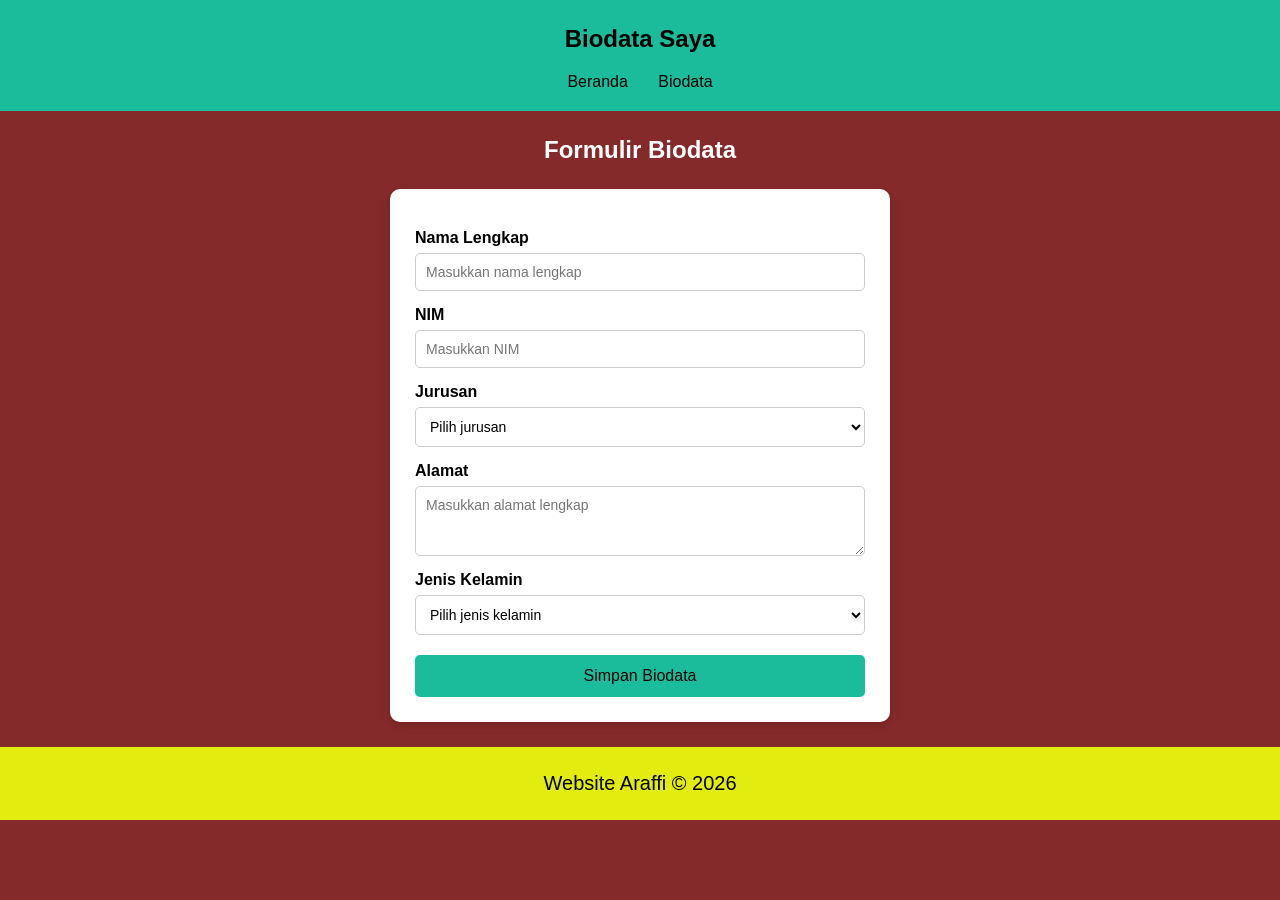
==== biodata.html @ f96d2215 "Upload file website perkenalan diri." ====
<!DOCTYPE html>
<html lang="id">
<head>
    <meta charset="UTF-8">
    <meta name="viewport" content="width=device-width, initial-scale=1.0">
    <title>Biodata Araffi</title>
    <link rel="stylesheet" href="style.css">
</head>
<body>

    <!-- Header -->
    <header id="header-biodata">
        <h2 class="judul">Biodata Saya</h2>
        <nav>
            <a href="index.html" class="link-menu">Beranda</a>
            <a href="biodata.html" class="link-menu">Biodata</a>
        </nav>
    </header>

    <!-- Formulir Biodata -->
    <main id="konten-biodata">
        <h2 class="subjudul">Formulir Biodata</h2>

        <form id="form-biodata" class="form-container">

            <label for="nama">Nama Lengkap</label>
            <input type="text" id="nama" name="nama"
                   class="input-form"
                   placeholder="Masukkan nama lengkap" required>

            <label for="nim">NIM</label>
            <input type="text" id="nim" name="nim"
                   class="input-form"
                   placeholder="Masukkan NIM" required>

            <label for="jurusan">Jurusan</label>
            <select id="jurusan" name="jurusan"
                    class="input-form" required>
                <option value="">Pilih jurusan</option>
                <option value="Informatika">Informatika</option>
                <option value="Sistem Informasi">Sistem Informasi</option>
                <option value="Manajemen">Manajemen</option>
                <option value="Akuntansi">Akuntansi</option>
                <option value="Lainnya">Lainnya</option>
            </select>

            <!-- Alamat menggantikan Email -->
            <label for="alamat">Alamat</label>
            <textarea id="alamat" name="alamat"
                      class="input-form" rows="3"
                      placeholder="Masukkan alamat lengkap"
                      required></textarea>

            <label for="jenis-kelamin">Jenis Kelamin</label>
            <select id="jenis-kelamin" name="jenis-kelamin"
                    class="input-form" required>
                <option value="">Pilih jenis kelamin</option>
                <option value="Laki-laki">Laki-laki</option>
                <option value="Perempuan">Perempuan</option>
            </select>

            <button type="submit" id="tombol-simpan">
                Simpan Biodata
            </button>

        </form>
    </main>

    <!-- Footer -->
    <footer id="footer-biodata">
        <p class="teks-footer">Website Araffi © 2026</p>
    </footer>

    <!-- Notifikasi -->
    <script>
        document.getElementById("form-biodata")
            .addEventListener("submit", function(event) {
                event.preventDefault();
                alert("Biodata berhasil diisi!");
            });
    </script>

</body>
</html>
---- style.css ----
/* =========================
   PENGATURAN HALAMAN
========================= */
html {
    box-sizing: border-box;
}

*, *::before, *::after {
    box-sizing: inherit;
}

body {
    background: rgb(133, 42, 42);
    margin: 0;
    font-family: 'Open Sans', Arial, sans-serif;
    color: black;
}

hr {
    border: 0;
    background: #dedede;
    height: 1px;
}

/* =========================
   HEADER
========================= */
header {
    width: 100%;
    padding: 15px;
    text-align: center;
    background: #1abc9c;
    color: black;
}

header h2 {
    margin: 10px 0;
}

/* =========================
   MENU NAVIGASI
========================= */
nav {
    margin-top: 15px;
}

.link-menu {
    display: inline-block;
    color: black;
    text-decoration: none;
    margin: 0 8px;
    padding: 5px;
}

.link-menu:hover {
    text-decoration: underline;
}

/* =========================
   HALAMAN BERANDA
========================= */
#konten-utama {
    min-height: 550px;
    padding: 30px 20px;
}

.perkenalan {
    max-width: 700px;
    margin: 30px auto;
    padding: 25px;
    background: white;
    border-radius: 10px;
    line-height: 1.8;
}

.perkenalan h2 {
    text-align: center;
}

.perkenalan p {
    text-align: justify;
}

/* =========================
   HALAMAN BIODATA
========================= */
#konten-biodata {
    min-height: 550px;
    padding: 25px 20px;
}

.subjudul {
    text-align: center;
    color: white;
    margin: 0 0 25px;
}

/* Kotak formulir */
.form-container {
    width: 100%;
    max-width: 500px;
    margin: 0 auto;
    padding: 25px;
    background: white;
    border-radius: 10px;
    box-shadow: 0 3px 10px rgba(0, 0, 0, 0.15);
}

/* Label formulir */
.form-container label {
    display: block;
    margin-top: 15px;
    margin-bottom: 6px;
    font-weight: bold;
}

/* Input, pilihan, dan textarea */
.form-container .input-form {
    display: block;
    width: 100%;
    padding: 10px;
    margin-bottom: 10px;
    border: 1px solid #ccc;
    border-radius: 5px;
    font-family: Arial, sans-serif;
    font-size: 14px;
    background: white;
}

.form-container .input-form:focus {
    outline: 2px solid #1abc9c;
    border-color: #1abc9c;
}

/* Tombol simpan */
#tombol-simpan {
    display: block;
    width: 100%;
    padding: 12px;
    margin-top: 20px;
    background: #1abc9c;
    color: black;
    border: none;
    border-radius: 5px;
    font-size: 16px;
    cursor: pointer;
}

#tombol-simpan:hover {
    background: #16a085;
    color: white;
}

/* =========================
   FOOTER
========================= */
footer,
#footer-biodata {
    position: static;
    width: 100%;
    padding: 15px;
    background: rgb(226, 236, 14);
    color: black;
    text-align: center;
    font-size: 20px;
}

footer h1,
footer p {
    margin: 10px 0;
}

/* =========================
   TAMPILAN HP
========================= */
@media (max-width: 600px) {
    header {
        padding: 10px;
    }

    #konten-utama,
    #konten-biodata {
        padding: 20px 10px;
    }

    .perkenalan {
        padding: 18px;
        margin: 15px auto;
    }

    .form-container {
        padding: 15px;
    }

    footer,
    #footer-biodata {
        font-size: 16px;
    }
}
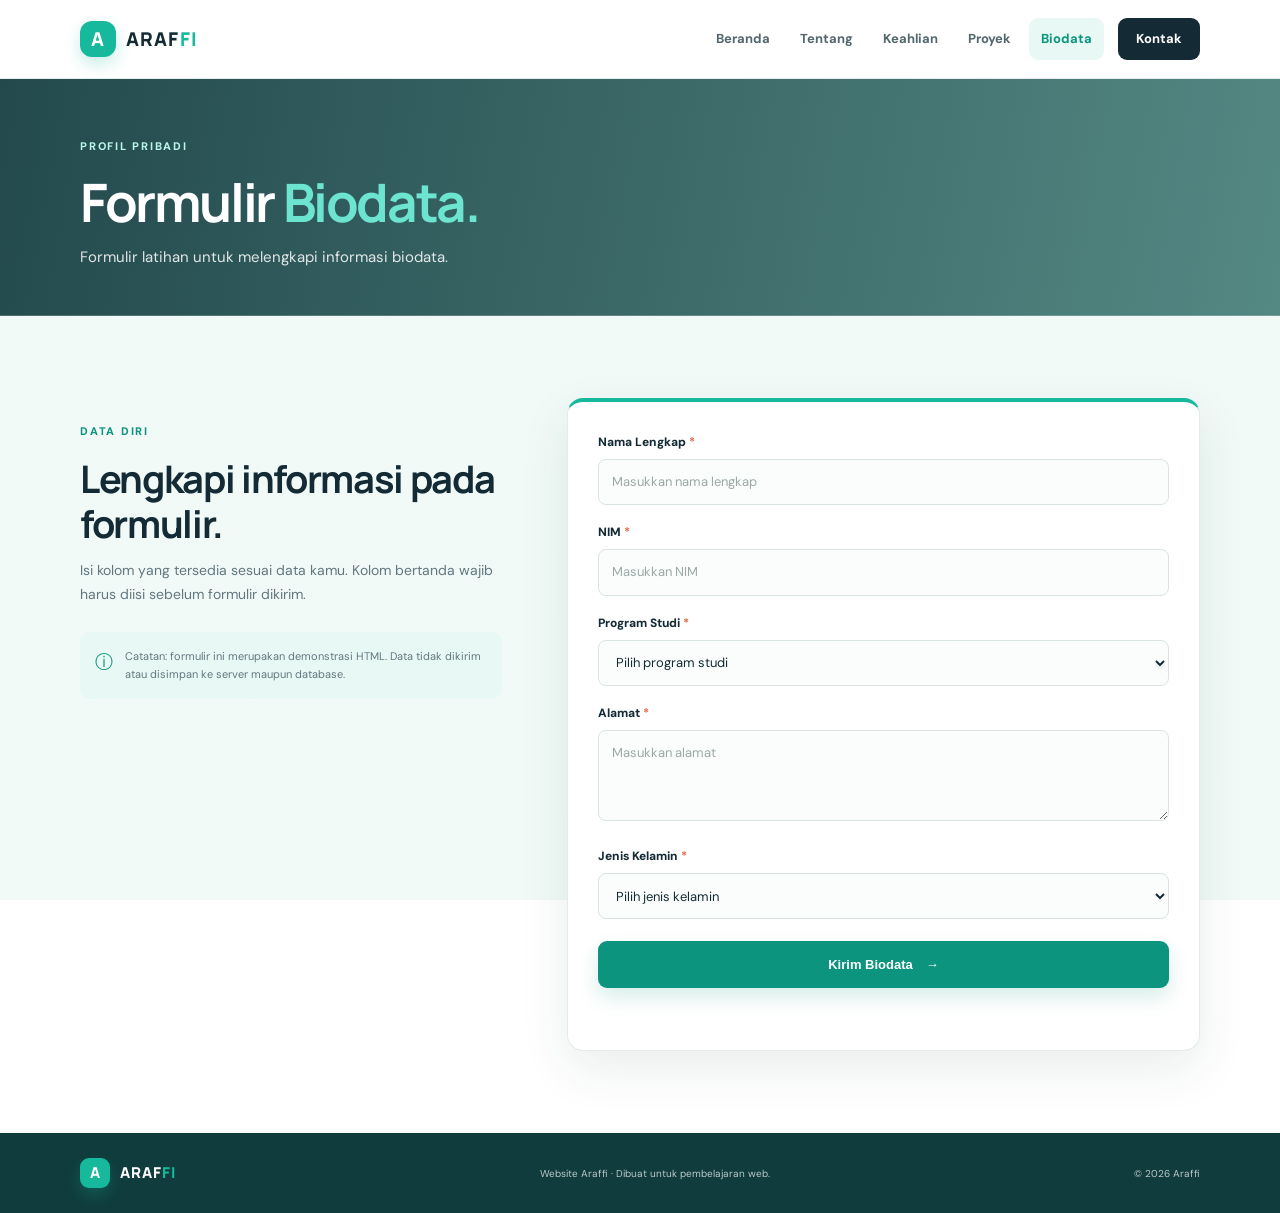
==== commit 576eb3c1: "Add files via upload" ====
--- a/biodata.html
+++ b/biodata.html
@@ -1,85 +1,20 @@
-
-<!DOCTYPE html>
-<html lang="id">
-<head>
-    <meta charset="UTF-8">
-    <meta name="viewport" content="width=device-width, initial-scale=1.0">
-    <title>Biodata Araffi</title>
-    <link rel="stylesheet" href="style.css">
-</head>
-<body>
-
-    <!-- Header -->
-    <header id="header-biodata">
-        <h2 class="judul">Biodata Saya</h2>
-        <nav>
-            <a href="index.html" class="link-menu">Beranda</a>
-            <a href="biodata.html" class="link-menu">Biodata</a>
-        </nav>
-    </header>
-
-    <!-- Formulir Biodata -->
-    <main id="konten-biodata">
-        <h2 class="subjudul">Formulir Biodata</h2>
-
-        <form id="form-biodata" class="form-container">
-
-            <label for="nama">Nama Lengkap</label>
-            <input type="text" id="nama" name="nama"
-                   class="input-form"
-                   placeholder="Masukkan nama lengkap" required>
-
-            <label for="nim">NIM</label>
-            <input type="text" id="nim" name="nim"
-                   class="input-form"
-                   placeholder="Masukkan NIM" required>
-
-            <label for="jurusan">Jurusan</label>
-            <select id="jurusan" name="jurusan"
-                    class="input-form" required>
-                <option value="">Pilih jurusan</option>
-                <option value="Informatika">Informatika</option>
-                <option value="Sistem Informasi">Sistem Informasi</option>
-                <option value="Manajemen">Manajemen</option>
-                <option value="Akuntansi">Akuntansi</option>
-                <option value="Lainnya">Lainnya</option>
-            </select>
-
-            <!-- Alamat menggantikan Email -->
-            <label for="alamat">Alamat</label>
-            <textarea id="alamat" name="alamat"
-                      class="input-form" rows="3"
-                      placeholder="Masukkan alamat lengkap"
-                      required></textarea>
-
-            <label for="jenis-kelamin">Jenis Kelamin</label>
-            <select id="jenis-kelamin" name="jenis-kelamin"
-                    class="input-form" required>
-                <option value="">Pilih jenis kelamin</option>
-                <option value="Laki-laki">Laki-laki</option>
-                <option value="Perempuan">Perempuan</option>
-            </select>
-
-            <button type="submit" id="tombol-simpan">
-                Simpan Biodata
-            </button>
-
-        </form>
-    </main>
-
-    <!-- Footer -->
-    <footer id="footer-biodata">
-        <p class="teks-footer">Website Araffi © 2026</p>
-    </footer>
-
-    <!-- Notifikasi -->
-    <script>
-        document.getElementById("form-biodata")
-            .addEventListener("submit", function(event) {
-                event.preventDefault();
-                alert("Biodata berhasil diisi!");
-            });
-    </script>
-
-</body>
-</html>
+<!DOCTYPE html>
+<html lang="id">
+<head><meta charset="UTF-8"><meta name="viewport" content="width=device-width, initial-scale=1.0"><meta name="description" content="Formulir biodata Website Araffi."><title>Biodata | Website Araffi</title><link rel="stylesheet" href="style.css"><script src="script.js" defer></script></head>
+<body>
+<header class="site-header"><div class="container nav-wrap"><a class="brand" href="index.html"><span class="brand-mark">A</span><span>ARAF<span class="accent">FI</span></span></a><button class="menu-toggle" type="button" aria-label="Buka menu" aria-expanded="false">☰</button><nav class="main-nav" aria-label="Navigasi utama"><a href="index.html">Beranda</a><a href="about.html">Tentang</a><a href="skills.html">Keahlian</a><a href="projects.html">Proyek</a><a class="active" href="biodata.html">Biodata</a><a class="nav-cta" href="contact.html">Kontak</a></nav></div></header>
+<main>
+  <section class="page-hero compact-hero"><div class="container"><span class="eyebrow">PROFIL PRIBADI</span><h1>Formulir <span class="accent">Biodata.</span></h1><p>Formulir latihan untuk melengkapi informasi biodata.</p></div></section>
+  <section class="section form-section"><div class="container form-layout"><div class="form-aside"><span class="eyebrow">DATA DIRI</span><h2>Lengkapi informasi pada formulir.</h2><p>Isi kolom yang tersedia sesuai data kamu. Kolom bertanda wajib harus diisi sebelum formulir dikirim.</p><div class="form-tip"><span>ⓘ</span><p>Catatan: formulir ini merupakan demonstrasi HTML. Data tidak dikirim atau disimpan ke server maupun database.</p></div></div>
+    <form id="form-biodata" class="form-container demo-form">
+      <div class="form-field"><label for="nama">Nama Lengkap <span>*</span></label><input type="text" id="nama" name="nama" class="input-form" placeholder="Masukkan nama lengkap" autocomplete="name" required></div>
+      <div class="form-field"><label for="nim">NIM <span>*</span></label><input type="text" id="nim" name="nim" class="input-form" placeholder="Masukkan NIM" required></div>
+      <div class="form-field"><label for="jurusan">Program Studi <span>*</span></label><select id="jurusan" name="jurusan" class="input-form" required><option value="">Pilih program studi</option><option value="Informatika">Informatika</option><option value="Sistem Informasi">Sistem Informasi</option><option value="Manajemen">Manajemen</option><option value="Akuntansi">Akuntansi</option><option value="Lainnya">Lainnya</option></select></div>
+      <div class="form-field"><label for="alamat">Alamat <span>*</span></label><textarea id="alamat" name="alamat" class="input-form" rows="3" placeholder="Masukkan alamat" autocomplete="street-address" required></textarea></div>
+      <div class="form-field"><label for="jenis-kelamin">Jenis Kelamin <span>*</span></label><select id="jenis-kelamin" name="jenis-kelamin" class="input-form" required><option value="">Pilih jenis kelamin</option><option value="Laki-laki">Laki-laki</option><option value="Perempuan">Perempuan</option></select></div>
+      <button type="submit" class="btn btn-primary form-submit">Kirim Biodata <span>→</span></button><p class="form-message" id="biodata-message" role="status" aria-live="polite"></p>
+    </form>
+  </div></section>
+</main>
+<footer class="site-footer"><div class="container footer-inner"><a class="brand footer-brand" href="index.html"><span class="brand-mark">A</span><span>ARAF<span class="accent">FI</span></span></a><p>Website Araffi · Dibuat untuk pembelajaran web.</p><span>© 2026 Araffi</span></div></footer>
+</body></html>
--- a/style.css
+++ b/style.css
@@ -1,200 +1,222 @@
-
-/* =========================
-   PENGATURAN HALAMAN
-========================= */
-html {
-    box-sizing: border-box;
-}
-
-*, *::before, *::after {
-    box-sizing: inherit;
-}
-
-body {
-    background: rgb(133, 42, 42);
-    margin: 0;
-    font-family: 'Open Sans', Arial, sans-serif;
-    color: black;
-}
-
-hr {
-    border: 0;
-    background: #dedede;
-    height: 1px;
-}
-
-/* =========================
-   HEADER
-========================= */
-header {
-    width: 100%;
-    padding: 15px;
-    text-align: center;
-    background: #1abc9c;
-    color: black;
-}
-
-header h2 {
-    margin: 10px 0;
-}
-
-/* =========================
-   MENU NAVIGASI
-========================= */
-nav {
-    margin-top: 15px;
-}
-
-.link-menu {
-    display: inline-block;
-    color: black;
-    text-decoration: none;
-    margin: 0 8px;
-    padding: 5px;
-}
-
-.link-menu:hover {
-    text-decoration: underline;
-}
-
-/* =========================
-   HALAMAN BERANDA
-========================= */
-#konten-utama {
-    min-height: 550px;
-    padding: 30px 20px;
-}
-
-.perkenalan {
-    max-width: 700px;
-    margin: 30px auto;
-    padding: 25px;
-    background: white;
-    border-radius: 10px;
-    line-height: 1.8;
-}
-
-.perkenalan h2 {
-    text-align: center;
-}
-
-.perkenalan p {
-    text-align: justify;
-}
-
-/* =========================
-   HALAMAN BIODATA
-========================= */
-#konten-biodata {
-    min-height: 550px;
-    padding: 25px 20px;
-}
-
-.subjudul {
-    text-align: center;
-    color: white;
-    margin: 0 0 25px;
-}
-
-/* Kotak formulir */
-.form-container {
-    width: 100%;
-    max-width: 500px;
-    margin: 0 auto;
-    padding: 25px;
-    background: white;
-    border-radius: 10px;
-    box-shadow: 0 3px 10px rgba(0, 0, 0, 0.15);
-}
-
-/* Label formulir */
-.form-container label {
-    display: block;
-    margin-top: 15px;
-    margin-bottom: 6px;
-    font-weight: bold;
-}
-
-/* Input, pilihan, dan textarea */
-.form-container .input-form {
-    display: block;
-    width: 100%;
-    padding: 10px;
-    margin-bottom: 10px;
-    border: 1px solid #ccc;
-    border-radius: 5px;
-    font-family: Arial, sans-serif;
-    font-size: 14px;
-    background: white;
-}
-
-.form-container .input-form:focus {
-    outline: 2px solid #1abc9c;
-    border-color: #1abc9c;
-}
-
-/* Tombol simpan */
-#tombol-simpan {
-    display: block;
-    width: 100%;
-    padding: 12px;
-    margin-top: 20px;
-    background: #1abc9c;
-    color: black;
-    border: none;
-    border-radius: 5px;
-    font-size: 16px;
-    cursor: pointer;
-}
-
-#tombol-simpan:hover {
-    background: #16a085;
-    color: white;
-}
-
-/* =========================
-   FOOTER
-========================= */
-footer,
-#footer-biodata {
-    position: static;
-    width: 100%;
-    padding: 15px;
-    background: rgb(226, 236, 14);
-    color: black;
-    text-align: center;
-    font-size: 20px;
-}
-
-footer h1,
-footer p {
-    margin: 10px 0;
-}
-
-/* =========================
-   TAMPILAN HP
-========================= */
-@media (max-width: 600px) {
-    header {
-        padding: 10px;
-    }
-
-    #konten-utama,
-    #konten-biodata {
-        padding: 20px 10px;
-    }
-
-    .perkenalan {
-        padding: 18px;
-        margin: 15px auto;
-    }
-
-    .form-container {
-        padding: 15px;
-    }
-
-    footer,
-    #footer-biodata {
-        font-size: 16px;
-    }
-}
+@import url('https://fonts.googleapis.com/css2?family=DM+Sans:wght@400;500;600;700&family=Manrope:wght@400;500;600;700;800&display=swap');
+
+:root {
+  --ink: #142b35;
+  --muted: #637780;
+  --teal: #17b99d;
+  --teal-dark: #0c947e;
+  --teal-soft: #e8f8f4;
+  --orange: #ff8b54;
+  --paper: #ffffff;
+  --soft: #f4f8f7;
+  --line: #e2ece9;
+  --shadow: 0 18px 50px rgba(18, 55, 58, .09);
+}
+
+* { box-sizing: border-box; }
+html { scroll-behavior: smooth; }
+body { margin: 0; color: var(--ink); background: var(--paper); font-family: 'DM Sans', Arial, sans-serif; line-height: 1.7; }
+a { color: inherit; }
+.container { width: min(1120px, calc(100% - 48px)); margin: 0 auto; }
+.accent { color: var(--teal); }
+
+.site-header { position: sticky; top: 0; z-index: 20; background: rgba(255,255,255,.94); border-bottom: 1px solid rgba(226,236,233,.9); backdrop-filter: blur(14px); }
+.nav-wrap { min-height: 78px; display: flex; align-items: center; justify-content: space-between; gap: 24px; }
+.brand { display: inline-flex; align-items: center; gap: 10px; text-decoration: none; font-family: Manrope, sans-serif; font-size: 19px; font-weight: 800; letter-spacing: .06em; }
+.brand-mark { width: 36px; height: 36px; display: grid; place-items: center; border-radius: 12px; color: #fff; background: var(--teal); font-size: 19px; box-shadow: 0 7px 16px rgba(23,185,157,.24); }
+.main-nav { display: flex; align-items: center; gap: 6px; }
+.main-nav a { padding: 10px 12px; color: #52666d; font-size: 13px; font-weight: 700; text-decoration: none; border-radius: 9px; transition: .2s ease; }
+.main-nav a:hover, .main-nav a.active { color: var(--teal-dark); background: var(--teal-soft); }
+.main-nav a.nav-cta { margin-left: 8px; padding: 10px 18px; color: #fff; background: var(--ink); }
+.main-nav a.nav-cta:hover, .main-nav a.active-cta { color: #fff; background: var(--teal-dark); }
+.menu-toggle { display: none; border: 1px solid var(--line); background: #fff; color: var(--ink); border-radius: 9px; padding: 8px 12px; font-size: 20px; cursor: pointer; }
+
+.hero { position: relative; overflow: hidden; padding: 88px 0 92px; background: radial-gradient(circle at 85% 15%, rgba(23,185,157,.13), transparent 28%), linear-gradient(120deg, #f5fbf9 0%, #fff 60%, #effaf7 100%); }
+.hero::after { content: ''; position: absolute; width: 420px; height: 420px; right: -220px; bottom: -280px; border: 1px solid rgba(23,185,157,.18); border-radius: 50%; box-shadow: 0 0 0 38px rgba(23,185,157,.035), 0 0 0 78px rgba(23,185,157,.025); }
+.hero-grid { display: grid; grid-template-columns: 1.12fr .88fr; align-items: center; gap: 60px; position: relative; z-index: 1; }
+.eyebrow { display: inline-flex; align-items: center; gap: 9px; color: var(--teal-dark); font-size: 11px; font-weight: 800; letter-spacing: .16em; }
+.status-dot { width: 8px; height: 8px; border-radius: 50%; background: var(--orange); box-shadow: 0 0 0 5px rgba(255,139,84,.13); }
+h1, h2, h3, p { margin-top: 0; }
+h1, h2, h3 { font-family: Manrope, 'DM Sans', sans-serif; }
+.hero h1 { max-width: 680px; margin: 20px 0 18px; font-size: clamp(38px, 5vw, 60px); line-height: 1.13; letter-spacing: -.045em; }
+.hero-lead { max-width: 620px; margin-bottom: 28px; color: var(--muted); font-size: 16px; line-height: 1.85; }
+.hero-actions { display: flex; flex-wrap: wrap; gap: 12px; }
+.btn { min-height: 47px; display: inline-flex; align-items: center; justify-content: center; gap: 13px; padding: 0 20px; border: 1px solid transparent; border-radius: 9px; font-size: 13px; font-weight: 700; text-decoration: none; transition: .2s ease; cursor: pointer; }
+.btn:hover { transform: translateY(-2px); }
+.btn-primary { color: #fff; background: var(--teal-dark); box-shadow: 0 9px 20px rgba(12,148,126,.17); }
+.btn-primary:hover { background: #087c6a; }
+.btn-outline { color: var(--ink); border-color: #cbdad6; background: rgba(255,255,255,.7); }
+.btn-dark { color: #fff; background: var(--ink); }
+.btn-light { color: var(--ink); background: #fff; }
+.hero-note { display: flex; align-items: center; gap: 10px; margin-top: 35px; color: #829197; font-size: 12px; }
+.note-line { width: 27px; height: 2px; background: var(--orange); }
+.hero-art { min-height: 390px; display: grid; place-items: center; position: relative; }
+.orbit { position: absolute; border: 1px solid rgba(23,185,157,.25); border-radius: 50%; }
+.orbit-one { width: 370px; height: 370px; }
+.orbit-two { width: 300px; height: 300px; border-style: dashed; }
+.profile-card { position: relative; z-index: 1; width: min(310px, 85%); padding: 22px 25px 28px; border: 1px solid rgba(255,255,255,.85); border-radius: 20px; background: rgba(255,255,255,.91); box-shadow: 0 24px 65px rgba(25,75,72,.16); text-align: center; transform: rotate(2deg); }
+.profile-top { display: flex; align-items: center; gap: 5px; padding-bottom: 17px; border-bottom: 1px solid var(--line); text-align: left; }
+.profile-dot { width: 6px; height: 6px; border-radius: 50%; background: #d5e2df; }
+.profile-label { margin-left: auto; color: #9aa9a8; font-size: 8px; font-weight: 800; letter-spacing: .16em; }
+.avatar-large { width: 104px; height: 104px; display: grid; place-items: center; margin: 24px auto 16px; border-radius: 32px; color: #fff; background: linear-gradient(145deg, var(--teal), #087c6a); font-family: Manrope, sans-serif; font-size: 55px; font-weight: 800; box-shadow: 0 12px 24px rgba(23,185,157,.25); }
+.profile-kicker { margin-bottom: 2px; color: #91a09f; font-size: 9px; font-weight: 800; letter-spacing: .18em; }
+.profile-card h2 { margin-bottom: 2px; font-size: 20px; }
+.profile-role { margin-bottom: 17px; color: var(--muted); font-size: 12px; }
+.profile-tags, .tag-list { display: flex; flex-wrap: wrap; gap: 7px; }
+.profile-tags { justify-content: center; }
+.profile-tags span, .tag-list span { padding: 5px 10px; border-radius: 20px; color: var(--teal-dark); background: var(--teal-soft); font-size: 10px; font-weight: 700; }
+.floating-chip { position: absolute; z-index: 2; padding: 10px 14px; border: 1px solid var(--line); border-radius: 10px; background: #fff; box-shadow: var(--shadow); color: var(--ink); font-size: 11px; font-weight: 800; }
+.chip-top { top: 43px; right: 8px; transform: rotate(5deg); }
+.chip-bottom { bottom: 40px; left: 4px; transform: rotate(-5deg); }
+
+.section { padding: 82px 0; }
+.section-heading { max-width: 650px; margin: 0 auto 38px; text-align: center; }
+.section-heading h2, .journey-grid h2, .about-copy h2, .form-aside h2 { margin: 13px 0 12px; font-size: clamp(27px, 3.4vw, 38px); line-height: 1.2; letter-spacing: -.035em; }
+.section-heading p, .muted { color: var(--muted); }
+.feature-grid { display: grid; grid-template-columns: repeat(3, 1fr); gap: 18px; }
+.feature-card { padding: 26px; border: 1px solid var(--line); border-radius: 15px; background: #fff; transition: .2s ease; }
+.feature-card:hover, .skill-card:hover, .contact-card:hover { transform: translateY(-4px); box-shadow: var(--shadow); }
+.feature-icon { width: 42px; height: 42px; display: grid; place-items: center; margin-bottom: 22px; border-radius: 12px; color: var(--teal-dark); background: var(--teal-soft); font-family: Manrope, sans-serif; font-size: 14px; font-weight: 800; }
+.feature-card h3 { margin-bottom: 9px; font-size: 18px; }
+.feature-card p { min-height: 75px; margin-bottom: 16px; color: var(--muted); font-size: 13px; }
+.text-link { display: inline-flex; align-items: center; gap: 9px; color: var(--teal-dark); font-size: 12px; font-weight: 800; text-decoration: none; }
+.text-link:hover { color: var(--ink); }
+.soft-section { background: var(--soft); }
+.journey-grid { display: grid; grid-template-columns: .9fr 1.1fr; align-items: center; gap: 75px; }
+.journey-grid .btn { margin-top: 14px; }
+.journey-list { padding: 8px 0; }
+.journey-item { display: flex; gap: 18px; padding: 19px 0; border-bottom: 1px solid var(--line); }
+.journey-item:last-child { border-bottom: 0; }
+.journey-number { flex: 0 0 39px; width: 39px; height: 39px; display: grid; place-items: center; border-radius: 12px; color: var(--teal-dark); background: #fff; font-size: 12px; font-weight: 800; }
+.journey-item h3 { margin: 0 0 3px; font-size: 15px; }
+.journey-item p { margin: 0; color: var(--muted); font-size: 13px; }
+.cta-band { padding: 43px 0; color: #fff; background: linear-gradient(110deg, #0b7669, #12a88e); }
+.cta-content { display: flex; align-items: center; justify-content: space-between; gap: 30px; }
+.cta-band .eyebrow { color: #b8eee2; }
+.cta-band h2 { margin: 8px 0 4px; font-size: 26px; }
+.cta-band p { margin: 0; color: #d5f4ed; font-size: 13px; }
+
+.page-hero { padding: 70px 0 64px; background: radial-gradient(circle at 90% 20%, rgba(23,185,157,.13), transparent 26%), var(--soft); }
+.page-hero h1 { max-width: 800px; margin: 15px 0 12px; font-size: clamp(36px, 5vw, 53px); line-height: 1.13; letter-spacing: -.045em; }
+.page-hero p { max-width: 680px; margin: 0; color: var(--muted); font-size: 15px; }
+.compact-hero { padding: 52px 0 45px; }
+.about-grid { display: grid; grid-template-columns: .75fr 1.25fr; align-items: center; gap: 70px; }
+.about-monogram { min-height: 350px; display: grid; place-items: center; align-content: center; border-radius: 20px; background: linear-gradient(145deg, #dff7f0, #f4fbf8); }
+.monogram-inner { width: 190px; height: 190px; display: grid; place-items: center; border: 1px solid rgba(12,148,126,.2); border-radius: 58px; color: #fff; background: linear-gradient(145deg, var(--teal), #087c6a); box-shadow: 0 20px 45px rgba(12,148,126,.22); font-family: Manrope, sans-serif; font-size: 105px; font-weight: 800; }
+.monogram-inner span { color: var(--orange); }
+.about-monogram p { margin: 22px 0 0; color: var(--teal-dark); font-size: 9px; font-weight: 800; letter-spacing: .2em; }
+.about-copy p { color: var(--muted); font-size: 14px; }
+.about-copy .btn { margin-top: 8px; }
+.skills-grid { display: grid; grid-template-columns: repeat(3, 1fr); gap: 20px; }
+.skill-card { padding: 28px; border: 1px solid var(--line); border-radius: 16px; transition: .2s ease; }
+.skill-icon { width: 55px; height: 55px; display: grid; place-items: center; margin-bottom: 20px; border-radius: 15px; color: #fff; font-family: Manrope, sans-serif; font-size: 27px; font-weight: 800; }
+.html-icon { background: #e76c42; }.css-icon { background: #3979d7; }.web-icon { background: var(--teal-dark); }
+.skill-level { color: var(--orange); font-size: 9px; font-weight: 800; letter-spacing: .15em; }
+.skill-card h2 { margin: 6px 0 9px; font-size: 21px; }
+.skill-card p { min-height: 110px; color: var(--muted); font-size: 13px; }
+.next-steps { padding: 15px 25px; border-radius: 15px; background: #fff; }
+.next-step { display: flex; align-items: center; gap: 16px; padding: 13px 0; border-bottom: 1px solid var(--line); }
+.next-step:last-child { border: 0; }.next-step span { color: var(--teal-dark); font-size: 12px; font-weight: 800; }.next-step p { margin: 0; color: var(--muted); font-size: 13px; }
+.project-grid { display: grid; grid-template-columns: repeat(2, 1fr); gap: 22px; }
+.project-card { overflow: hidden; border: 1px solid var(--line); border-radius: 16px; background: #fff; }
+.project-preview { min-height: 210px; display: grid; place-items: center; position: relative; overflow: hidden; }
+.preview-one { background: linear-gradient(135deg, #dff8f1, #b8e9dc); }.preview-two { background: linear-gradient(135deg, #fce9df, #f9d1bd); }
+.preview-browser { position: absolute; top: 18px; left: 18px; display: flex; gap: 5px; }.preview-browser i { width: 7px; height: 7px; border-radius: 50%; background: rgba(20,43,53,.3); }
+.preview-content { width: 68%; padding: 23px; border: 1px solid rgba(255,255,255,.8); border-radius: 12px; background: rgba(255,255,255,.82); box-shadow: 0 12px 30px rgba(20,43,53,.08); }
+.preview-content span, .preview-content small { display: block; color: var(--teal-dark); font-size: 8px; font-weight: 800; letter-spacing: .1em; }.preview-content strong { display: block; margin: 9px 0 4px; font-family: Manrope, sans-serif; font-size: 20px; }.preview-content small { color: var(--muted); font-weight: 500; letter-spacing: 0; }
+.form-preview { width: 55%; display: grid; gap: 9px; padding: 20px; border-radius: 12px; background: #fff; box-shadow: 0 12px 30px rgba(20,43,53,.08); }.form-preview b { margin-bottom: 3px; font-family: Manrope, sans-serif; font-size: 13px; }.form-preview span { height: 12px; border: 1px solid #e3e9e7; border-radius: 4px; }.form-preview em { padding: 6px; border-radius: 5px; color: #fff; background: var(--teal-dark); font-size: 8px; font-style: normal; text-align: center; }
+.project-info { padding: 24px; }.project-meta { display: flex; justify-content: space-between; color: var(--teal-dark); font-size: 9px; font-weight: 800; letter-spacing: .12em; }.project-info h2 { margin: 9px 0; font-size: 20px; }.project-info p { min-height: 68px; color: var(--muted); font-size: 13px; }.project-info .text-link { margin-top: 17px; }.project-coming { border-style: dashed; }.coming-art { min-height: 210px; display: grid; place-content: center; justify-items: center; color: var(--teal-dark); background: var(--soft); }.coming-art span { width: 65px; height: 65px; display: grid; place-items: center; border: 1px dashed #8ccfc0; border-radius: 20px; font-size: 34px; }.coming-art small { margin-top: 13px; font-size: 9px; font-weight: 800; letter-spacing: .15em; }
+
+.form-section { background: #fff; }.form-layout { display: grid; grid-template-columns: .8fr 1.2fr; align-items: start; gap: 65px; }.form-aside { padding-top: 18px; }.form-aside p { color: var(--muted); font-size: 14px; }.form-tip { display: flex; gap: 12px; margin-top: 25px; padding: 15px; border-radius: 10px; color: #55736e; background: var(--teal-soft); }.form-tip span { color: var(--teal-dark); font-size: 18px; }.form-tip p { margin: 0; font-size: 11px; }
+.form-container { width: 100%; padding: 30px; border: 1px solid var(--line); border-radius: 16px; background: #fff; box-shadow: var(--shadow); }.form-field { margin-bottom: 17px; }.form-field label { display: block; margin-bottom: 7px; font-size: 12px; font-weight: 800; }.form-field label span { color: #e16c45; }.input-form { width: 100%; min-height: 46px; padding: 11px 13px; border: 1px solid #d9e4e1; border-radius: 8px; outline: none; color: var(--ink); background: #fbfdfc; font: inherit; font-size: 13px; }.input-form:focus { border-color: var(--teal); box-shadow: 0 0 0 3px rgba(23,185,157,.12); }.input-form::placeholder { color: #9aa9a6; }.form-submit { width: 100%; margin-top: 5px; }.form-message { min-height: 20px; margin: 12px 0 0; color: var(--teal-dark); font-size: 12px; font-weight: 700; }
+.contact-grid { display: grid; grid-template-columns: repeat(2, 1fr); gap: 20px; }.contact-card { padding: 28px; border: 1px solid var(--line); border-radius: 15px; transition: .2s ease; }.contact-icon { width: 45px; height: 45px; display: grid; place-items: center; margin-bottom: 18px; border-radius: 13px; color: var(--teal-dark); background: var(--teal-soft); font-size: 22px; }.contact-card h2 { margin-bottom: 8px; font-size: 20px; }.contact-card p { min-height: 48px; color: var(--muted); font-size: 13px; }.contact-note { margin: 28px auto 0; color: #82918e; font-size: 11px; text-align: center; }
+.site-footer { padding: 25px 0; border-top: 1px solid var(--line); background: #fbfdfc; }.footer-inner { display: flex; align-items: center; justify-content: space-between; gap: 20px; }.footer-brand { font-size: 15px; }.footer-brand .brand-mark { width: 30px; height: 30px; border-radius: 9px; font-size: 15px; }.footer-inner p, .footer-inner > span { margin: 0; color: #879591; font-size: 10px; }
+
+@media (max-width: 900px) {
+  .main-nav { gap: 1px; }.main-nav a { padding: 9px 8px; font-size: 12px; }
+  .hero-grid { gap: 25px; }.hero h1 { font-size: 47px; }.journey-grid, .about-grid, .form-layout { gap: 38px; }
+}
+@media (max-width: 720px) {
+  .container { width: min(100% - 34px, 540px); }.nav-wrap { min-height: 68px; }.menu-toggle { display: block; }.main-nav { display: none; position: absolute; top: 67px; left: 0; right: 0; padding: 12px 18px 18px; border-bottom: 1px solid var(--line); background: #fff; box-shadow: 0 15px 25px rgba(20,43,53,.08); }.main-nav.is-open { display: grid; }.main-nav a { padding: 11px 13px; }.main-nav a.nav-cta { margin: 5px 0 0; text-align: center; }
+  .hero { padding: 58px 0 65px; }.hero-grid { grid-template-columns: 1fr; }.hero h1 { font-size: clamp(37px, 10vw, 49px); }.hero-lead { font-size: 14px; }.hero-art { min-height: 350px; margin-top: 10px; }.orbit-one { width: 320px; height: 320px; }.orbit-two { width: 260px; height: 260px; }.chip-top { right: 0; }.chip-bottom { left: 0; }
+  .section { padding: 60px 0; }.feature-grid, .skills-grid { grid-template-columns: 1fr; }.feature-card p, .skill-card p { min-height: 0; }.journey-grid, .about-grid, .form-layout { grid-template-columns: 1fr; }.journey-grid { gap: 28px; }.about-monogram { min-height: 270px; }.monogram-inner { width: 150px; height: 150px; border-radius: 45px; font-size: 85px; }.project-grid, .contact-grid { grid-template-columns: 1fr; }.project-info p, .contact-card p { min-height: 0; }.cta-content { align-items: flex-start; flex-direction: column; }.page-hero { padding: 54px 0 48px; }.page-hero h1 { font-size: 39px; }.form-container { padding: 22px; }.footer-inner { align-items: flex-start; flex-direction: column; gap: 9px; }
+}
+@media (prefers-reduced-motion: reduce) { html { scroll-behavior: auto; } *, *::before, *::after { transition-duration: .01ms !important; animation-duration: .01ms !important; } }
+
+/* =========================
+   FOTO BACKGROUND & PENYEMPURNAAN ARAFFI
+   Foto kampus: Damar Scott / Unsplash
+========================= */
+:root {
+  --maroon: #852b2b;
+  --maroon-dark: #642020;
+}
+
+/* Banner beranda dengan foto kampus dan overlay agar teks tetap terbaca. */
+.hero {
+  background-image:
+    linear-gradient(90deg, rgba(5, 43, 48, .88) 0%, rgba(8, 75, 77, .72) 54%, rgba(8, 75, 77, .34) 100%),
+    url('https://images.unsplash.com/photo-1763615834709-cd4b196980db?auto=format&fit=crop&w=2400&q=85');
+  background-position: center;
+  background-size: cover;
+  background-repeat: no-repeat;
+}
+.hero h1 { color: #fff; }
+.hero .hero-lead { color: rgba(255,255,255,.88); }
+.hero .eyebrow { color: #baf5e9; }
+.hero .hero-note { color: rgba(255,255,255,.78); }
+.hero .btn-outline {
+  color: #fff;
+  border-color: rgba(255,255,255,.72);
+  background: rgba(255,255,255,.10);
+  backdrop-filter: blur(8px);
+}
+.hero .btn-outline:hover { background: rgba(255,255,255,.2); }
+.hero::after { border-color: rgba(255,255,255,.22); }
+
+/* Banner judul untuk halaman Tentang, Keahlian, Proyek, Biodata, Kontak. */
+.page-hero {
+  color: #fff;
+  background-image:
+    linear-gradient(100deg, rgba(6, 49, 53, .88), rgba(8, 83, 76, .68)),
+    url('https://images.unsplash.com/photo-1763615834709-cd4b196980db?auto=format&fit=crop&w=2000&q=80');
+  background-position: center 48%;
+  background-size: cover;
+  background-repeat: no-repeat;
+}
+.page-hero .eyebrow { color: #baf5e9; }
+.page-hero h1 { color: #fff; }
+.page-hero p { color: rgba(255,255,255,.86); }
+.page-hero .accent { color: #6ce4cf; }
+
+/* Foto kampus dibuat lembut di belakang formulir biodata. */
+.form-section {
+  background-image:
+    linear-gradient(rgba(239, 249, 246, .88), rgba(239, 249, 246, .92)),
+    url('https://images.unsplash.com/photo-1763615834709-cd4b196980db?auto=format&fit=crop&w=2000&q=80');
+  background-position: center;
+  background-size: cover;
+  background-attachment: fixed;
+}
+.form-container { border-top: 4px solid var(--teal); }
+.form-submit { color: #fff; }
+.form-message { padding: 0; }
+
+/* Aksen marun mempertahankan warna khas website Araffi sebelumnya. */
+.cta-band {
+  background: linear-gradient(110deg, var(--maroon-dark), var(--maroon));
+}
+.cta-band .eyebrow { color: #ffd8c8; }
+.cta-band h2, .cta-band p { color: #fff; }
+.site-footer { background: #103c3d; border-top: 0; }
+.site-footer .footer-inner p,
+.site-footer .footer-inner > span { color: rgba(255,255,255,.72); }
+.site-footer .footer-brand { color: #fff; }
+
+@media (max-width: 720px) {
+  .hero {
+    background-position: 58% center;
+    padding-top: 54px;
+  }
+  .form-section { background-attachment: scroll; }
+}
